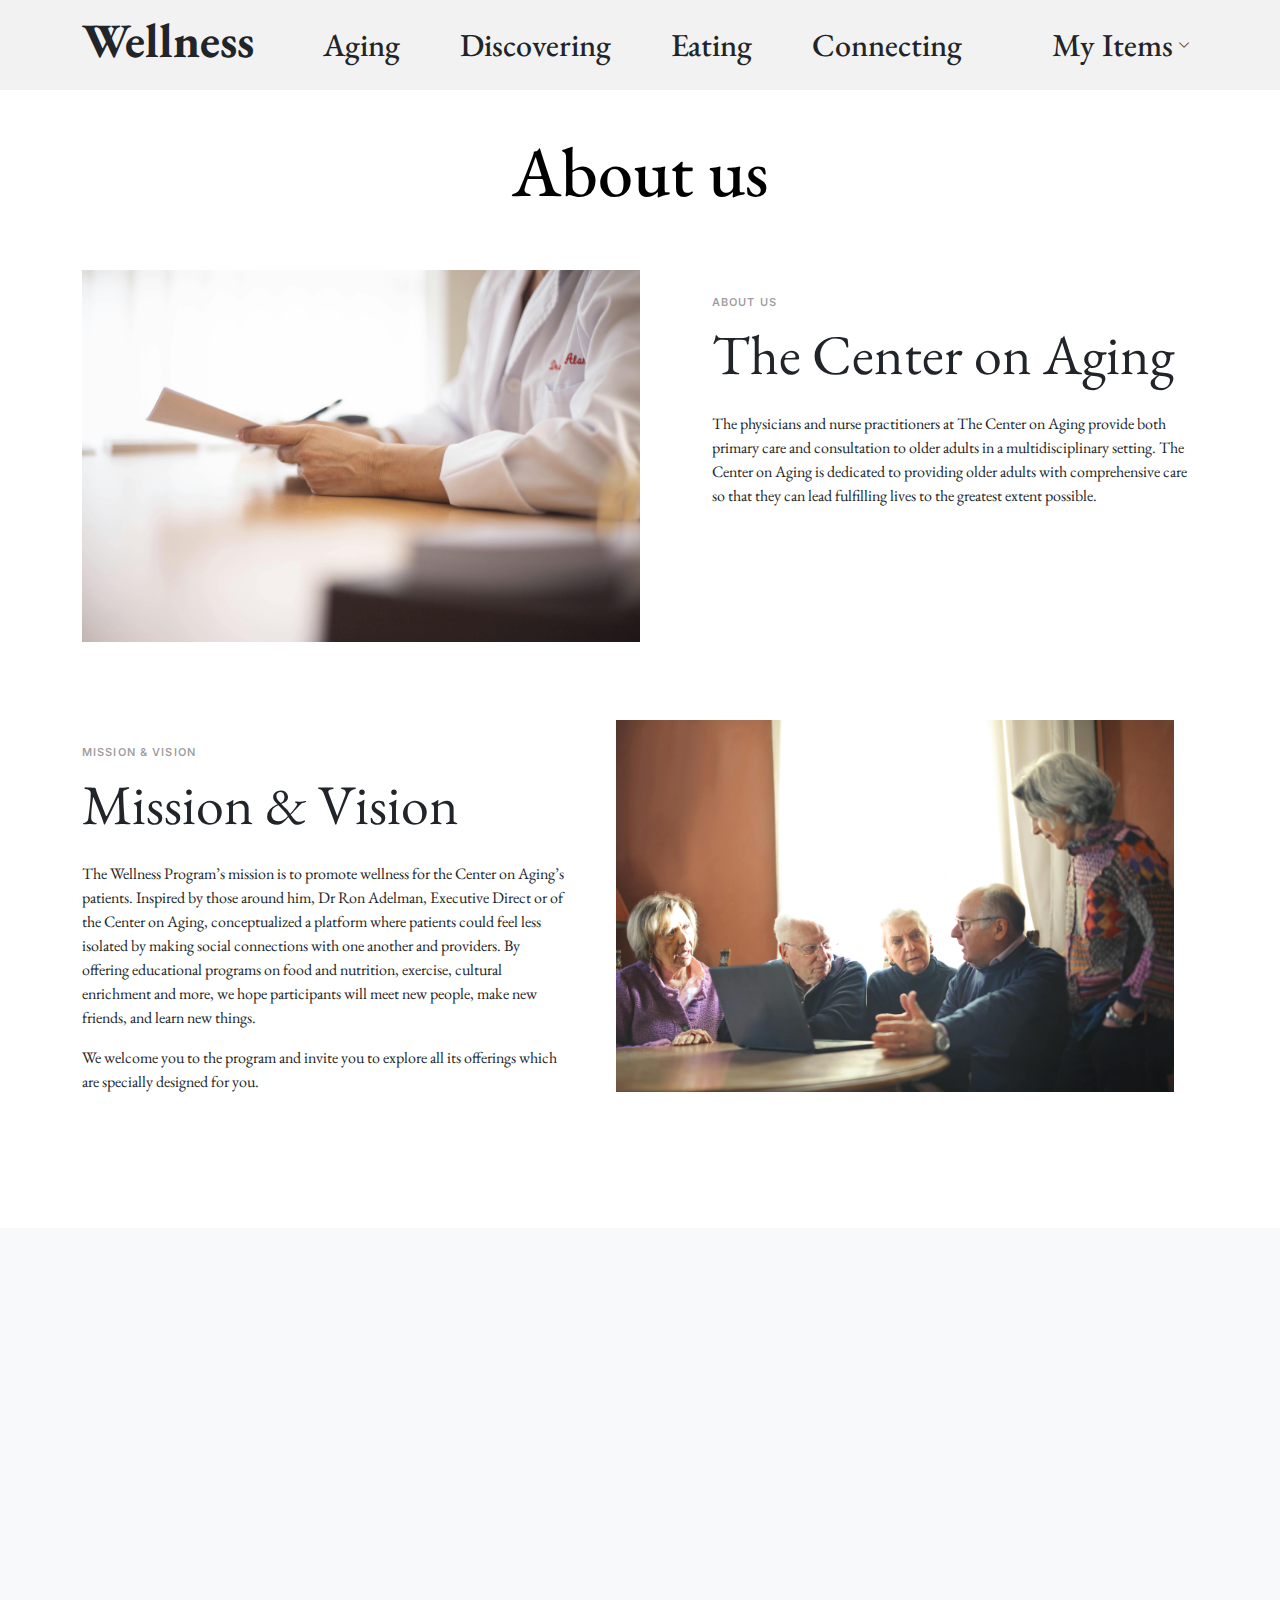
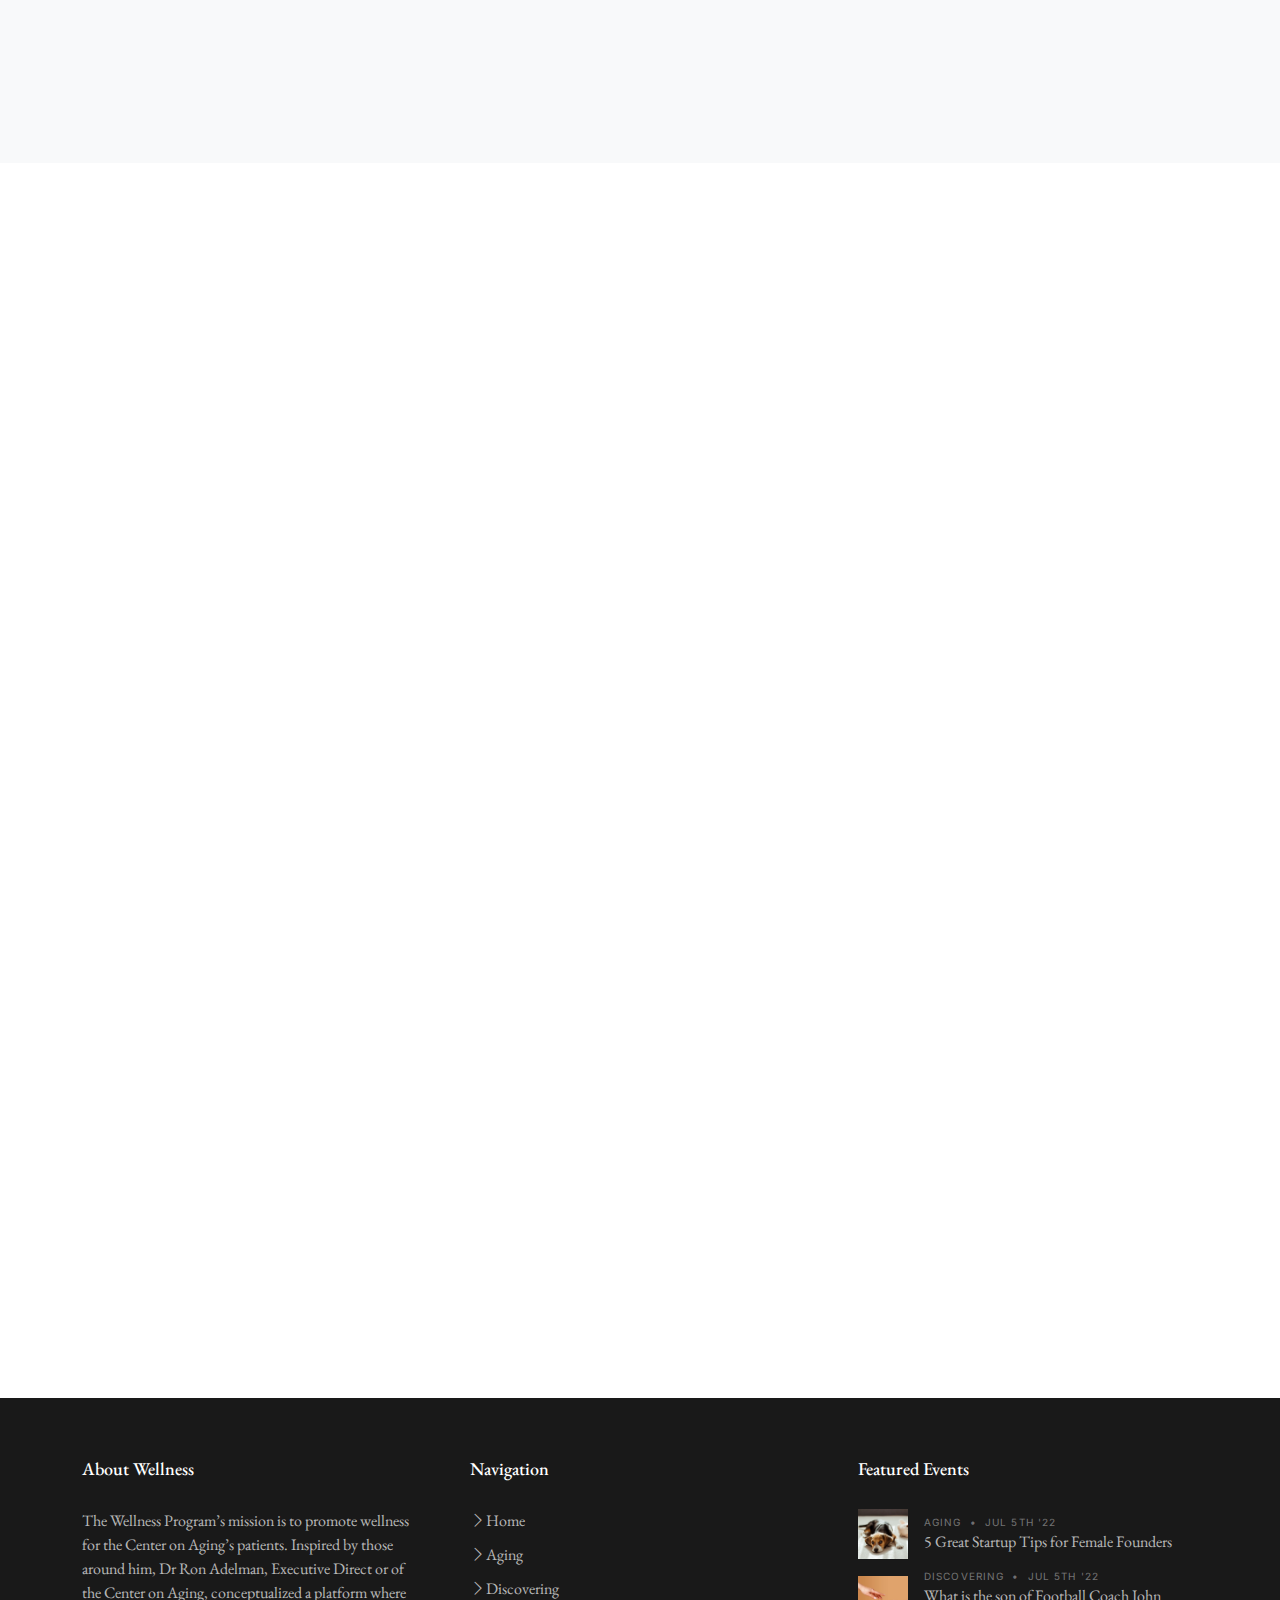
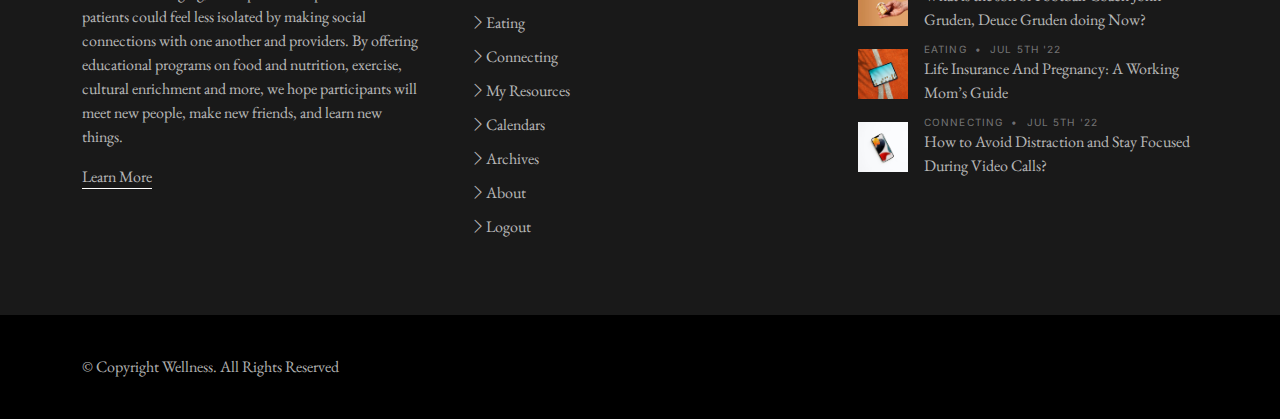
==== web/about.html @ 13a6d670 "add draft pages" ====
<!DOCTYPE html>
<html lang="en">

<head>
  <meta charset="utf-8">
  <meta content="width=device-width, initial-scale=1.0" name="viewport">

  <title>About | Wellness</title>
  <meta content="" name="description">
  <meta content="" name="keywords">

  <!-- Favicons -->
  <link href="assets/img/favicon.png" rel="icon">
  <link href="assets/img/apple-touch-icon.png" rel="apple-touch-icon">

  <!-- Google Fonts -->
  <link rel="preconnect" href="https://fonts.googleapis.com">
  <link rel="preconnect" href="https://fonts.gstatic.com" crossorigin>
  <link href="https://fonts.googleapis.com/css2?family=EB+Garamond:wght@400;500&family=Inter:wght@400;500&family=Playfair+Display:ital,wght@0,400;0,700;1,400;1,700&display=swap" rel="stylesheet">

  <!-- Vendor CSS Files -->
  <link href="assets/vendor/bootstrap/css/bootstrap.min.css" rel="stylesheet">
  <link href="assets/vendor/bootstrap-icons/bootstrap-icons.css" rel="stylesheet">
  <link href="assets/vendor/swiper/swiper-bundle.min.css" rel="stylesheet">
  <link href="assets/vendor/glightbox/css/glightbox.min.css" rel="stylesheet">
  <link href="assets/vendor/aos/aos.css" rel="stylesheet">

  <!-- Template Main CSS Files -->
  <link href="assets/css/variables.css" rel="stylesheet">
  <link href="assets/css/main.css" rel="stylesheet">

  <!-- =======================================================
  * Template Name: ZenBlog
  * Updated: Jan 29 2024 with Bootstrap v5.3.2
  * Template URL: https://bootstrapmade.com/zenblog-bootstrap-blog-template/
  * Author: BootstrapMade.com
  * License: https:///bootstrapmade.com/license/
  ======================================================== -->
</head>

<body>

  <!-- ======= Header ======= -->
  <header id="header" class="header d-flex align-items-center fixed-top">
    <div class="container-fluid container-xl d-flex align-items-center justify-content-between">
      <!-- ======= Logo ======= -->
      <a href="home.html" class="logo d-flex align-items-center">
        <!-- Uncomment the line below if you also wish to use an image logo -->
        <!-- <img src="assets/img/logo.png" alt=""> -->
        <h1>Wellness</h1>
      </a>
      <!-- ======= Navbar ======= -->
      <nav id="navbar" class="navbar">
        <ul>
          <li><a href="aging.html">Aging</a></li>
          <li><a href="discovering.html">Discovering</a></li>
          <li><a href="eating.html">Eating</a></li>
          <li><a href="connecting.html">Connecting</a></li>
          <li class="dropdown">
            <a href="">
              <span>My Items</span><i class="bi bi-chevron-down dropdown-indicator"></i>
            </a>
            <ul>
              <li><a href="resources.html">My Resources</a></li>
              <li><a href="calendars.html">Calendars</a></li>
              <li><a href="archives.html">Archives</a></li>
              <li><a href="about.html">About</a></li>
              <li><a href="login.html">Logout</a></li>
          </li>
        </ul>
      </nav><!-- .navbar -->
      <!-- ======= Mobile ======= -->
      <div class="position-relative">
        <i class="bi bi-list mobile-nav-toggle"></i>
      </div>
    </div>
  </header><!-- End Header -->

  <main id="main">
    <section>
      <div class="container" data-aos="fade-up">
        <div class="row">
          <div class="col-lg-12 text-center mb-5">
            <h1 class="page-title">About us</h1>
          </div>
        </div>

        <div class="row mb-5">

          <div class="d-md-flex post-entry-2 half">
            <a href="#" class="me-4 thumbnail">
              <img src="assets/img/pexels-doctor-paper-desk.jpg" alt="" class="img-fluid">
            </a>
            <div class="ps-md-5 mt-4 mt-md-0">
              <div class="post-meta mt-4">About us</div>
              <h2 class="mb-4 display-4">The Center on Aging</h2>

              <p>The physicians and nurse practitioners at The Center on Aging provide both primary care and consultation to older adults in a multidisciplinary setting.  The Center on Aging is dedicated to providing older adults with comprehensive care so that they can lead fulfilling lives to the greatest extent possible.</p>
              <p></p>
            </div>
          </div>

          <div class="d-md-flex post-entry-2 half mt-5">
            <a href="#" class="me-4 thumbnail order-2">
              <img src="assets/img/pexels-old-people-around-computer.jpg" alt="" class="img-fluid">
            </a>
            <div class="pe-md-5 mt-4 mt-md-0">
              <div class="post-meta mt-4">Mission &amp; Vision</div>
              <h2 class="mb-4 display-4">Mission &amp; Vision</h2>

              <p>The Wellness Program’s mission is to promote wellness for the Center on Aging’s patients. Inspired by those around him, Dr Ron Adelman, Executive Direct or of the Center on Aging, conceptualized a platform where patients could feel less isolated by making social connections with one another and providers. By offering educational programs on food and nutrition, exercise, cultural enrichment and more, we hope participants will meet new people, make new friends, and learn new things.</p>
              <p>We welcome you to the program and invite you to explore all its offerings which are specially designed for you.</p>
            </div>
          </div>

        </div>

      </div>
    </section>

    <section class="mb-5 bg-light py-5">
      <div class="container" data-aos="fade-up">
        <div class="row justify-content-between align-items-lg-center">
          <div class="col-lg-5 mb-4 mb-lg-0">
            <h2 class="display-4 mb-4">Latest News</h2>
            <p>Welcome to the Wellness Program! We are very excited to have you here as we launch a new program by the Center on Aging. Every Monday at 9 am, Program Manager Sandy will introduce the first week’s offerings and answer any questions you may have.</p>
            <p>Please join us for the Wellness Program’s first live event where you will meet the team.</p>
            <p><a href="#" class="more">View All Blog Posts</a></p>
          </div>
          <div class="col-lg-6">
            <div class="row">
              <div class="col-6">
                <img src="assets/img/old-yoga-computer.jpg" alt="" class="img-fluid mb-4">
              </div>
              <div class="col-6 mt-4">
                <img src="assets/img/cutting-orange.jpg" alt="" class="img-fluid mb-4">
              </div>
            </div>
          </div>
        </div>
      </div>
    </section>

    <section>
      <div class="container" data-aos="fade-up">
        <div class="row">
          <div class="col-12 text-center mb-5">
            <div class="row justify-content-center">
              <div class="col-lg-6">
                <h2 class="display-4">Our Team</h2>
              </div>
            </div>
          </div>
          <div class="col-lg-4 text-center mb-5">
            <img src="assets/img/rdadelman.jpg" alt="" class="img-fluid rounded-circle w-50 mb-4">
            <h4>Ronald D. Adelman, M.D.</h4>
            <span class="d-block mb-3 text-uppercase">Executive Medical Director</span>
            <p>Dr. Adelman is the Co-Chief of the Division of Geriatrics and Palliative Medicine at the New York-Presbyterian Hospital/Weill Cornell Medical Center. He is the Emilie Roy Corey Professor of Geriatrics and Gerontology. Dr. Adelman is also the Executive Medical Director of the Center on Aging, and the director of the WELLNESS Program.</p>
          </div>
          <div class="col-lg-4 text-center mb-5">
            <img src="assets/img/sara-czaja.jpg" alt="" class="img-fluid rounded-circle w-50 mb-4">
            <h4>Sara J. Czaja, Ph.D.</h4>
            <span class="d-block mb-3 text-uppercase">Director of the CABR</span>
            <p>Dr. Czaja is the Gladys and Roland Harriman Professor of Medicine, and the Director of the Center on Aging and Behavioral Research at Weill Cornell Medicine. She is also the Co–Director of the Wellness Program. Her research focuses on the interface between older adults and technology systems, behavioral interventions to support aging adults and family caregivers, and novel methods of functional assessment. </p>
          </div>
          <div class="col-lg-4 text-center mb-5">
            <img src="assets/img/regenbogen-weiss-sandy.jpg" alt="" class="img-fluid rounded-circle w-50 mb-4">
            <h4>Sandy Regenbogen-Weiss</h4>
            <span class="d-block mb-3 text-uppercase">Program Manager</span>
            <p>Sandy is the Program Manager for the Wellness Center, at the Center on Aging, in Geriatrics and Palliative Medicine. For more than eight years, Ms. Regenbogen-Weiss ran the HealthOutreach program of NewYork-Presbyterian providing health and wellness lectures to people sixty years and older, as well as managing the Caregivers Service and the Lifeline Personal Emergency System.</p>
          </div>
          <div class="col-lg-4 text-center mb-5">
            <img src="assets/img/cury-mariana.jpg" alt="" class="img-fluid rounded-circle w-50 mb-4">
            <h4>Mariana Cury</h4>
            <span class="d-block mb-3 text-uppercase">Research Program Coordinator</span>
            <p>Mariana is the Program Coordinator for the Center on Aging and Behavioral Research.</p>
          </div>
          <div class="col-lg-4 text-center mb-5">
            <img src="assets/img/park-sophie.JPG" alt="" class="img-fluid rounded-circle w-50 mb-4">
            <h4>Sophie Park</h4>
            <span class="d-block mb-3 text-uppercase">Senior Research Assistant</span>
            <p>Sophie is a Senior Research Assistant for the Center on Aging and Behavioral Research. After studying under the Director of Geriatric Medicine at Queensland Health in Australia, she has continued to work on enhancing the lives of older adults. She enjoys knitting, trying new foods, and spending time with her dog, Ivy.</p>
          </div>
          <div class="col-lg-4 text-center mb-5">
            <img src="assets/img/costantini-helena.jpg" alt="" class="img-fluid rounded-circle w-50 mb-4">
            <h4>Helena Costantini</h4>
            <span class="d-block mb-3 text-uppercase">Research Assistant</span>
            <p>Helena is a Research Assistant for the Center on Aging and Behavioral Research</p>
          </div>
        </div>
      </div>
    </section>

  </main><!-- End #main -->

  <!-- ======= Footer ======= -->
  <footer id="footer" class="footer">

    <div class="footer-content">
      <div class="container">

        <div class="row g-5">
          <div class="col-lg-4">
            <h3 class="footer-heading">About Wellness</h3>
            <p>The Wellness Program’s mission is to promote wellness for the Center on Aging’s patients. Inspired by those around him, Dr Ron Adelman, Executive Direct or of the Center on Aging, conceptualized a platform where patients could feel less isolated by making social connections with one another and providers. By offering educational programs on food and nutrition, exercise, cultural enrichment and more, we hope participants will meet new people, make new friends, and learn new things.</p>
            <p><a href="about.html" class="footer-link-more">Learn More</a></p>
          </div>
          <div class="col-6 col-lg-2">
            <h3 class="footer-heading">Navigation</h3>
            <ul class="footer-links list-unstyled">
              <li><a href="home.html"><i class="bi bi-chevron-right"></i>Home </a></li>
              <li><a href="aging.html"><i class="bi bi-chevron-right"></i>Aging </a></li>
              <li><a href="discovering.html"><i class="bi bi-chevron-right"></i>Discovering</a></li>
              <li><a href="eating.html"><i class="bi bi-chevron-right"></i>Eating</a></li>
              <li><a href="connecting.html"><i class="bi bi-chevron-right"></i>Connecting</a></li>
              <li><a href="resources.html"><i class="bi bi-chevron-right"></i>My Resources</a></li>
              <li><a href="calendars.html"><i class="bi bi-chevron-right"></i>Calendars</a></li>
              <li><a href="archives.html"><i class="bi bi-chevron-right"></i>Archives</a></li>
              <li><a href="about.html"><i class="bi bi-chevron-right"></i>About</a></li>
              <li><a href="login.html"><i class="bi bi-chevron-right"></i>Logout</a></li>
            </ul>
          </div>
          <div class="col-6 col-lg-2">
            <!-- <h3 class="footer-heading">Categories</h3>
            <ul class="footer-links list-unstyled">
              <li><a href="category.html"><i class="bi bi-chevron-right"></i> Business</a></li>
              <li><a href="category.html"><i class="bi bi-chevron-right"></i> Culture</a></li>
              <li><a href="category.html"><i class="bi bi-chevron-right"></i> Sport</a></li>
              <li><a href="category.html"><i class="bi bi-chevron-right"></i> Food</a></li>
              <li><a href="category.html"><i class="bi bi-chevron-right"></i> Politics</a></li>
              <li><a href="category.html"><i class="bi bi-chevron-right"></i> Celebrity</a></li>
              <li><a href="category.html"><i class="bi bi-chevron-right"></i> Startups</a></li>
              <li><a href="category.html"><i class="bi bi-chevron-right"></i> Travel</a></li>
            </ul> -->
          </div>

          <div class="col-lg-4">
            <h3 class="footer-heading">Featured Events</h3>
            <ul class="footer-links footer-blog-entry list-unstyled">
              <li>
                <a href="single-post.html" class="d-flex align-items-center">
                  <img src="assets/img/post-sq-1.jpg" alt="" class="img-fluid me-3">
                  <div>
                    <div class="post-meta d-block"><span class="date">Aging</span> <span class="mx-1">&bullet;</span> <span>Jul 5th '22</span></div>
                    <span>5 Great Startup Tips for Female Founders</span>
                  </div>
                </a>
              </li>
              <li>
                <a href="single-post.html" class="d-flex align-items-center">
                  <img src="assets/img/post-sq-2.jpg" alt="" class="img-fluid me-3">
                  <div>
                    <div class="post-meta d-block"><span class="date">Discovering</span> <span class="mx-1">&bullet;</span> <span>Jul 5th '22</span></div>
                    <span>What is the son of Football Coach John Gruden, Deuce Gruden doing Now?</span>
                  </div>
                </a>
              </li>
              <li>
                <a href="single-post.html" class="d-flex align-items-center">
                  <img src="assets/img/post-sq-3.jpg" alt="" class="img-fluid me-3">
                  <div>
                    <div class="post-meta d-block"><span class="date">Eating</span> <span class="mx-1">&bullet;</span> <span>Jul 5th '22</span></div>
                    <span>Life Insurance And Pregnancy: A Working Mom’s Guide</span>
                  </div>
                </a>
              </li>
              <li>
                <a href="single-post.html" class="d-flex align-items-center">
                  <img src="assets/img/post-sq-4.jpg" alt="" class="img-fluid me-3">
                  <div>
                    <div class="post-meta d-block"><span class="date">Connecting</span> <span class="mx-1">&bullet;</span> <span>Jul 5th '22</span></div>
                    <span>How to Avoid Distraction and Stay Focused During Video Calls?</span>
                  </div>
                </a>
              </li>
            </ul>
          </div>
        </div>
      </div>
    </div>

    <div class="footer-legal">
      <div class="container">
        <div class="row justify-content-between">
          <div class="col-md-6 text-center text-md-start mb-3 mb-md-0">
            <div class="copyright">
              © Copyright <strong><span>Wellness</span></strong>. All Rights Reserved
            </div>
          </div>
          <div class="col-md-6">
          </div>
        </div>
      </div>
    </div>

  </footer>

  <a href="#" class="scroll-top d-flex align-items-center justify-content-center"><i class="bi bi-arrow-up-short"></i></a>

  <!-- Vendor JS Files -->
  <script src="assets/vendor/bootstrap/js/bootstrap.bundle.min.js"></script>
  <script src="assets/vendor/swiper/swiper-bundle.min.js"></script>
  <script src="assets/vendor/glightbox/js/glightbox.min.js"></script>
  <script src="assets/vendor/aos/aos.js"></script>
  <script src="assets/vendor/php-email-form/validate.js"></script>

  <!-- Template Main JS File -->
  <script src="assets/js/main.js"></script>

</body>

</html>
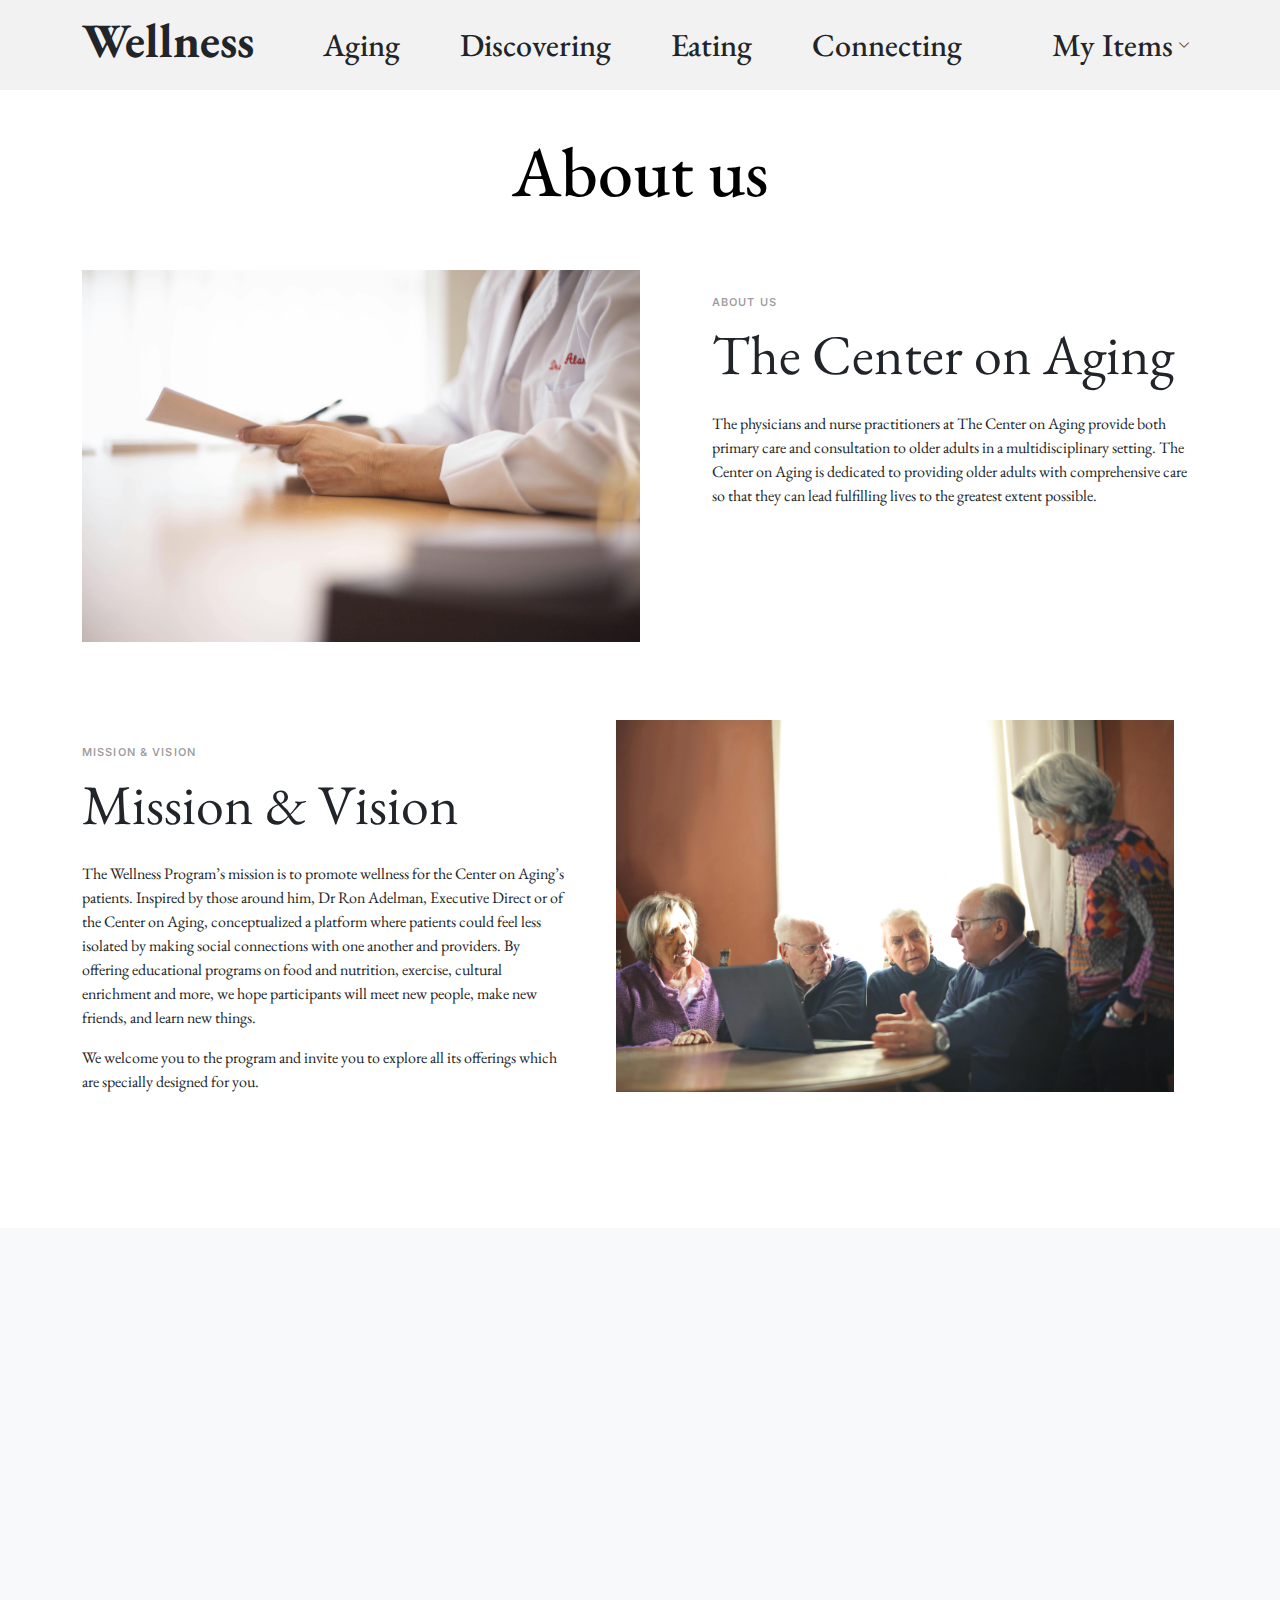
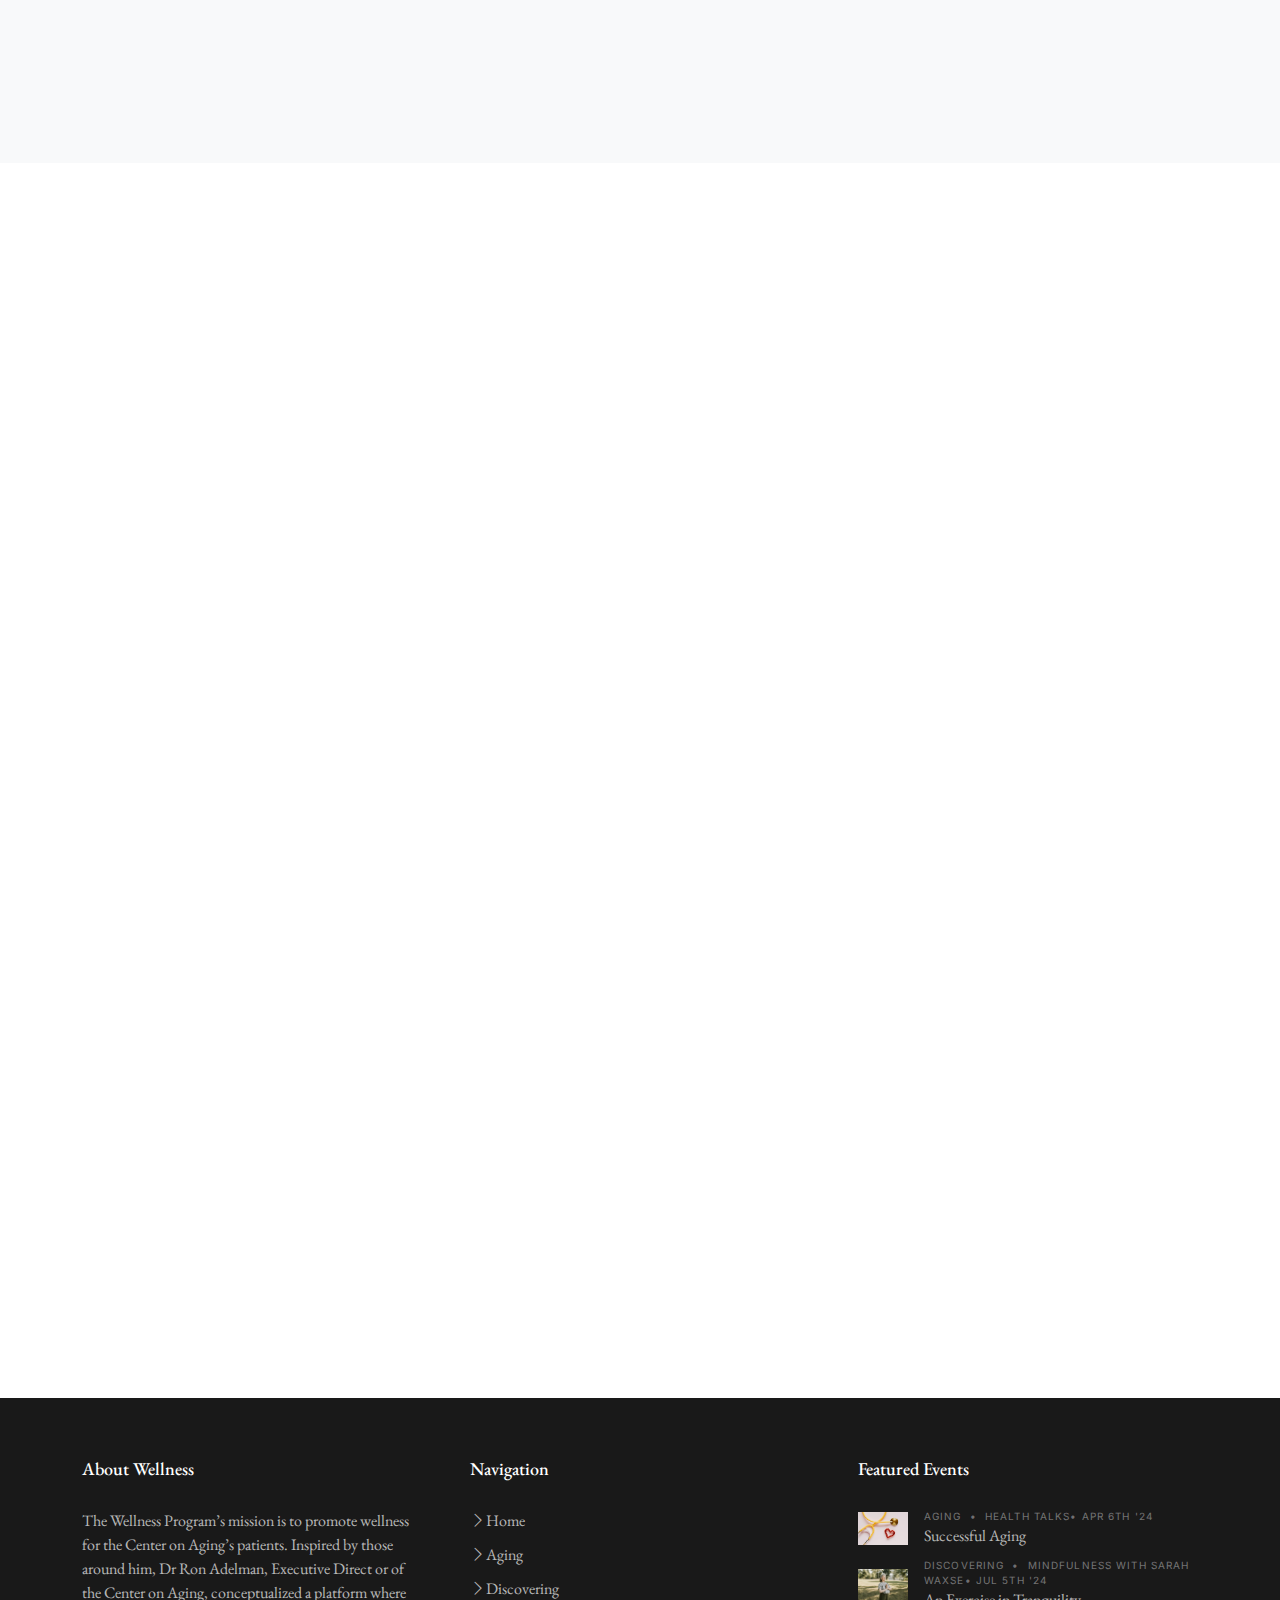
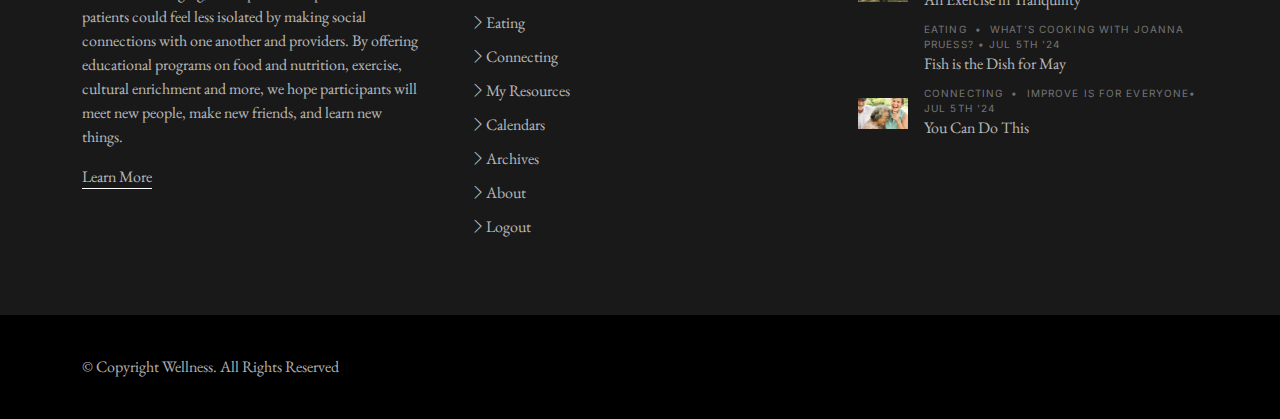
==== commit 7ee9f03c: "updated footers" ====
--- a/web/about.html
+++ b/web/about.html
@@ -195,7 +195,6 @@
 
   <!-- ======= Footer ======= -->
   <footer id="footer" class="footer">
-
     <div class="footer-content">
       <div class="container">
 
@@ -238,38 +237,38 @@
             <h3 class="footer-heading">Featured Events</h3>
             <ul class="footer-links footer-blog-entry list-unstyled">
               <li>
-                <a href="single-post.html" class="d-flex align-items-center">
-                  <img src="assets/img/post-sq-1.jpg" alt="" class="img-fluid me-3">
+                <a  class="d-flex align-items-center">
+                  <img src="assets/img/stethoscope-heart.jpg" alt="" class="img-fluid me-3">
                   <div>
-                    <div class="post-meta d-block"><span class="date">Aging</span> <span class="mx-1">&bullet;</span> <span>Jul 5th '22</span></div>
-                    <span>5 Great Startup Tips for Female Founders</span>
+                    <div class="post-meta d-block"><span class="date">Aging</span> <span class="mx-1">&bullet;</span> <span>Health Talks</span>&bullet;</span> <span>Apr 6th '24</span></div>
+                    <span>Successful Aging</span>
                   </div>
                 </a>
               </li>
               <li>
-                <a href="single-post.html" class="d-flex align-items-center">
-                  <img src="assets/img/post-sq-2.jpg" alt="" class="img-fluid me-3">
+                <a  class="d-flex align-items-center">
+                  <img src="assets/img/meditating-park.jpg" alt="" class="img-fluid me-3">
                   <div>
-                    <div class="post-meta d-block"><span class="date">Discovering</span> <span class="mx-1">&bullet;</span> <span>Jul 5th '22</span></div>
-                    <span>What is the son of Football Coach John Gruden, Deuce Gruden doing Now?</span>
+                    <div class="post-meta d-block"><span class="date">Discovering</span> <span class="mx-1">&bullet;</span> <span>mindfulness with sarah waxse</span>&bullet;</span> <span>Jul 5th '24</span></div>
+                    <span>An Exercise in Tranquility</span>
                   </div>
                 </a>
               </li>
               <li>
-                <a href="single-post.html" class="d-flex align-items-center">
-                  <img src="assets/img/post-sq-3.jpg" alt="" class="img-fluid me-3">
+                <a  class="d-flex align-items-center">
+                  <img src="assets/img/fish-lemon-board.jpg" alt="" class="img-fluid me-3">
                   <div>
-                    <div class="post-meta d-block"><span class="date">Eating</span> <span class="mx-1">&bullet;</span> <span>Jul 5th '22</span></div>
-                    <span>Life Insurance And Pregnancy: A Working Mom’s Guide</span>
+                    <div class="post-meta d-block"><span class="date">Eating</span> <span class="mx-1">&bullet;</span> <span>What's Cooking with Joanna Pruess? </span>&bullet;</span> <span>Jul 5th '24</span></div>
+                    <span>Fish is the Dish for May</span>
                   </div>
                 </a>
               </li>
               <li>
-                <a href="single-post.html" class="d-flex align-items-center">
-                  <img src="assets/img/post-sq-4.jpg" alt="" class="img-fluid me-3">
+                <a  class="d-flex align-items-center">
+                  <img src="assets/img/laighing-old.jpg.jpg" alt="" class="img-fluid me-3">
                   <div>
-                    <div class="post-meta d-block"><span class="date">Connecting</span> <span class="mx-1">&bullet;</span> <span>Jul 5th '22</span></div>
-                    <span>How to Avoid Distraction and Stay Focused During Video Calls?</span>
+                    <div class="post-meta d-block"><span class="date">Connecting</span> <span class="mx-1">&bullet;</span> <span>Improve is For Everyone</span>&bullet;</span> <span>Jul 5th '24</span></div>
+                    <span>You Can Do This</span>
                   </div>
                 </a>
               </li>
@@ -278,7 +277,7 @@
         </div>
       </div>
     </div>
-
+    
     <div class="footer-legal">
       <div class="container">
         <div class="row justify-content-between">
@@ -292,7 +291,6 @@
         </div>
       </div>
     </div>
-
   </footer>
 
   <a href="#" class="scroll-top d-flex align-items-center justify-content-center"><i class="bi bi-arrow-up-short"></i></a>
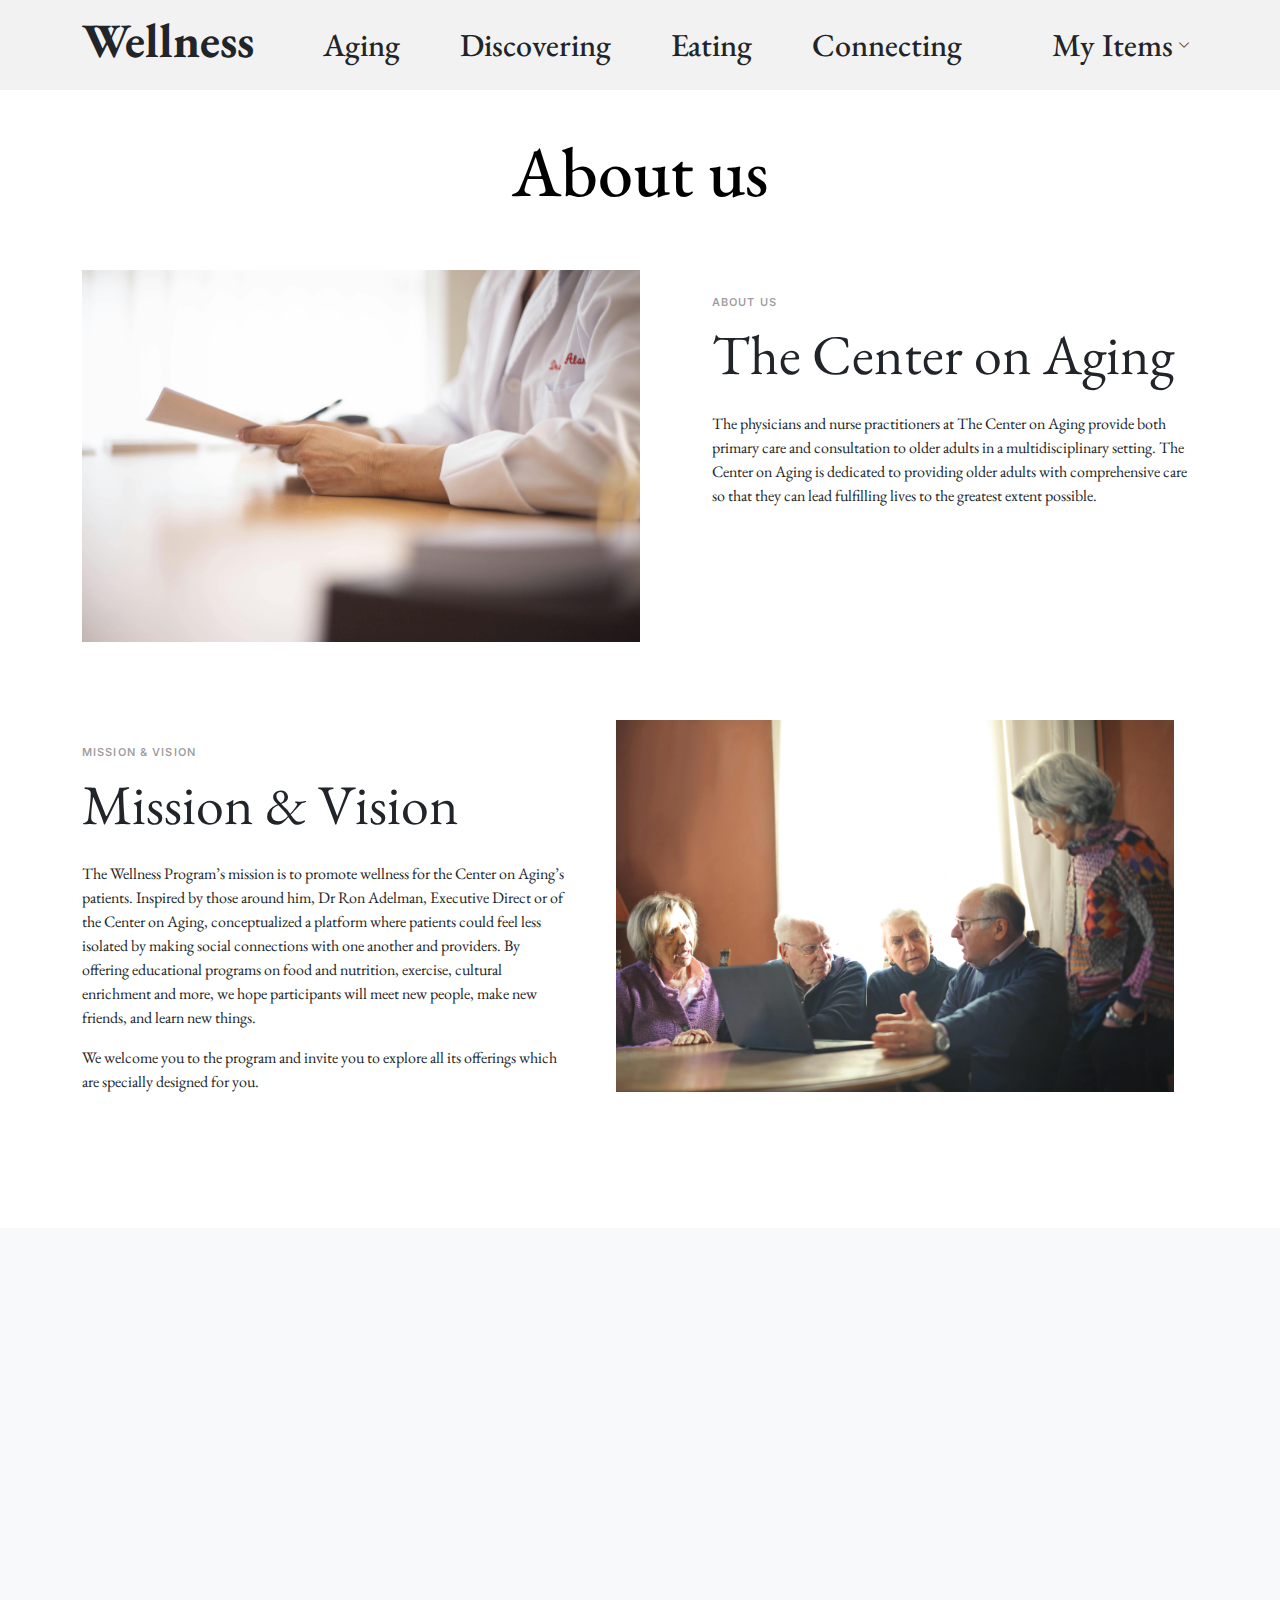
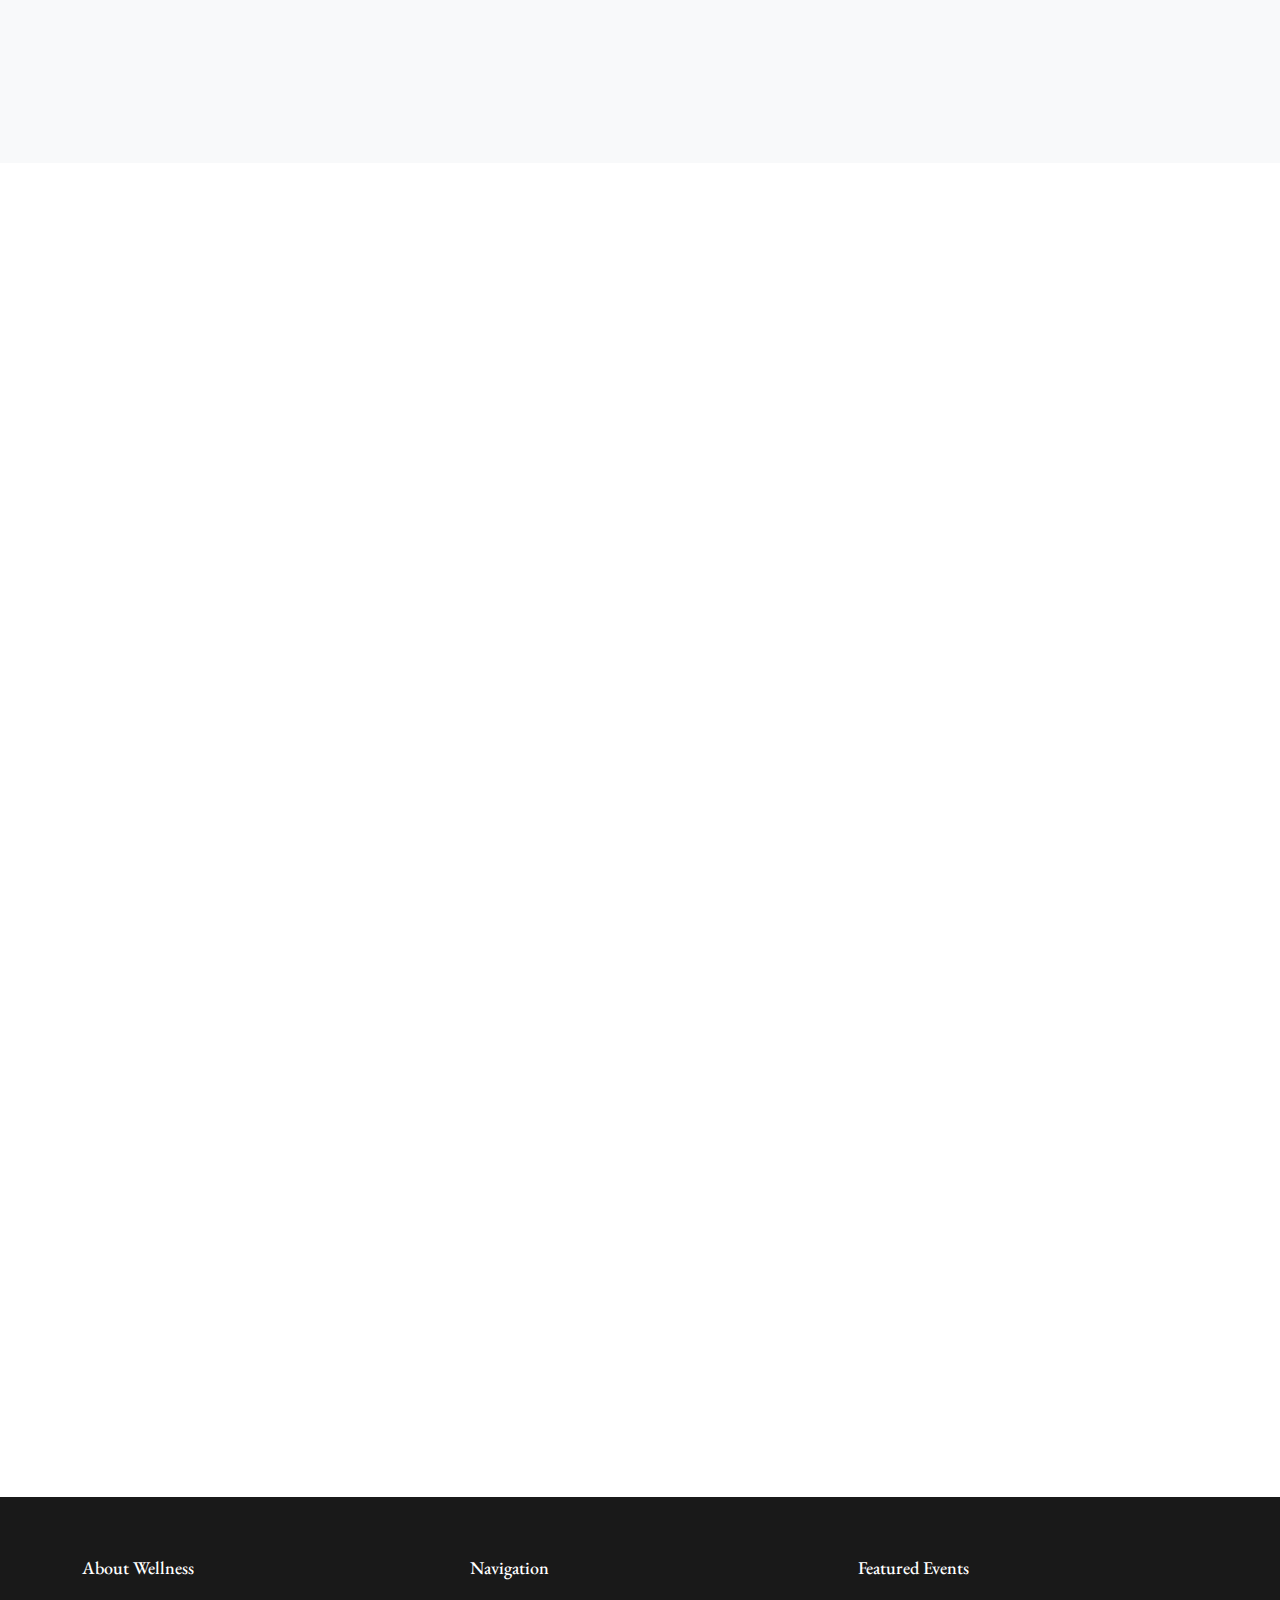
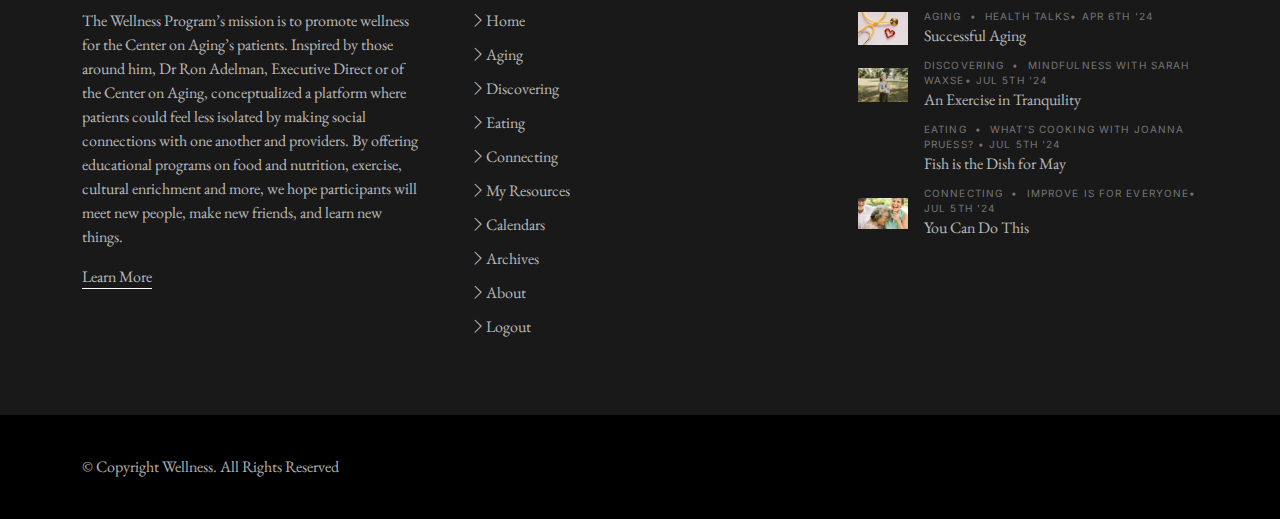
==== commit 1a26468a: "update sophie file name" ====
--- a/web/about.html
+++ b/web/about.html
@@ -176,7 +176,7 @@
             <p>Mariana is the Program Coordinator for the Center on Aging and Behavioral Research.</p>
           </div>
           <div class="col-lg-4 text-center mb-5">
-            <img src="assets/img/park-sophie.JPG" alt="" class="img-fluid rounded-circle w-50 mb-4">
+            <img src="assets/img/park-sophie.jpg" alt="" class="img-fluid rounded-circle w-50 mb-4">
             <h4>Sophie Park</h4>
             <span class="d-block mb-3 text-uppercase">Senior Research Assistant</span>
             <p>Sophie is a Senior Research Assistant for the Center on Aging and Behavioral Research. After studying under the Director of Geriatric Medicine at Queensland Health in Australia, she has continued to work on enhancing the lives of older adults. She enjoys knitting, trying new foods, and spending time with her dog, Ivy.</p>
